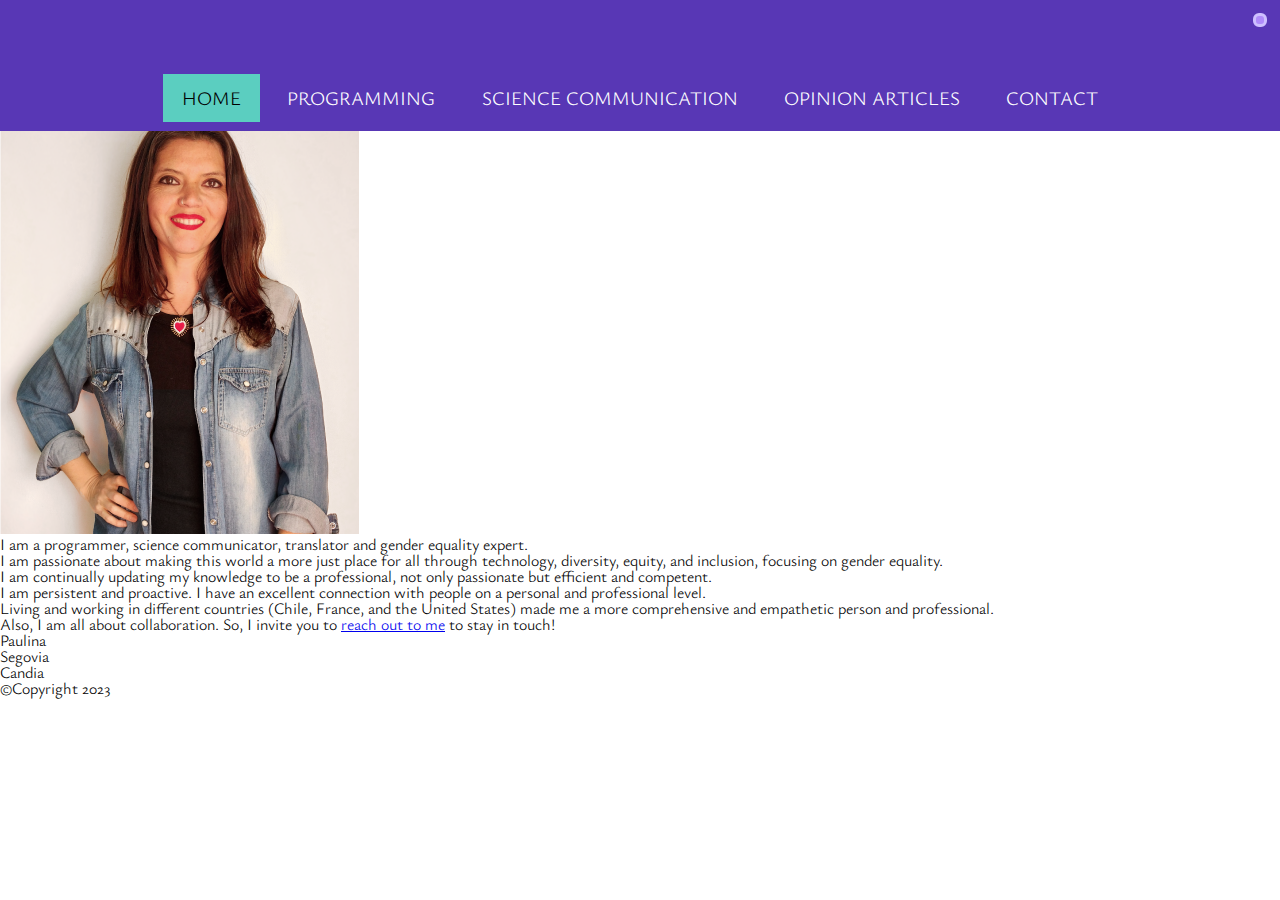
==== home.html @ fafcc86b "first commit" ====
<!DOCTYPE html>
<html lang="en">
<head>
    <meta charset="UTF-8">
    <meta http-equiv="X-UA-Compatible" content="IE=edge">
    <meta name="viewport" content="width=device-width, initial-scale=1.0">
    <title>Paulina Segovia Candia</title>

    <!-- GOOGLE FONTS -->
    <link rel="preconnect" href="https://fonts.googleapis.com">
    <link rel="preconnect" href="https://fonts.gstatic.com" crossorigin>
    <link href="https://fonts.googleapis.com/css2?family=Montserrat:wght@300;400;500;700;800&family=Open+Sans:wght@300;500;700;800&family=Roboto:wght@300;500;700;900&family=Ysabeau:wght@300;500;700;900&display=swap" rel="stylesheet">


    <!-- FONT AWESOME -->
    <link rel="stylesheet" href="https://cdnjs.cloudflare.com/ajax/libs/font-awesome/6.4.0/css/all.min.css" integrity="sha512-iecdLmaskl7CVkqkXNQ/ZH/XLlvWZOJyj7Yy7tcenmpD1ypASozpmT/E0iPtmFIB46ZmdtAc9eNBvH0H/ZpiBw==" crossorigin="anonymous" referrerpolicy="no-referrer" />

    <link rel="stylesheet" href="css/reset.css">
    <link rel="stylesheet" href="css/main.css">
    <script src="scripts/script.js" defer></script>
</head>
<body>

    <header>

        <nav class="topNav">
            <img src="images/logo.png" alt="Logo showing coding icon, microscope, article and microphone">
            <ul class="menu">
                <li> 
                    <a href="home.html" class="active menuItem"> Home </a> </li>
                <li> 
                    <a href="pages/programming.html" class="menuItem">Programming</a>
                </li>
                <li> 
                    <a href="pages/scicomm.html" class="menuItem">Science Communication</a>
                </li>
                <li> 
                    <a href="pages/opinion.html" class="menuItem">Opinion Articles</a>
                </li>
                <li> 
                    <a href="pages/contact.html" class="menuItem">Contact</a> 
                </li>
            </ul>
            <button class="icon">
                <i class="fa-solid fa-bars menuIcon"></i>
                <i class="fa-regular fa-rectangle-xmark closeIcon"></i>
            </button>
        </nav>
    </header>
    <main>
        <article>
            <h1>About me</h1>
            <img src="images/paulinaSegoviaPictureSmall.png" alt="Paulina Segovia Candia portrait">
            <p>I am a programmer, science communicator, translator and gender equality expert. </p>
             <p>I am passionate about making this world a more just place for all through technology, diversity, equity, and inclusion, focusing on gender equality.</p>
            <p> I am continually updating my knowledge to be a professional, not only passionate but efficient and competent.</p>
            <p>I am persistent and proactive. I have an excellent connection with people on a personal and professional level.</p>
            <p>Living and working in different countries (Chile, France, and the United States) made me a more comprehensive and empathetic person and professional.</p>
            <p>Also, I am all about collaboration. So, I invite you to  <a href="pages/contact.html">reach out to me</a> to stay in touch!</p>
                    
        </article>
    </main>
    <footer> 
        <div>
            <p>Paulina</p> 
            <p>Segovia</p>
            <p>Candia</p>
    
            <p>&copy;Copyright 2023 </p>
        </div>
        <img src="" alt="">
    </footer>
    
    
</body>
</html>
---- css/main.css ----
:root {
    /* FONTS */
    --main-font-type: 'Ysabeau', 'Open Sans', 'Roboto';
    --darkest-font: 900;
    --dark-font: 700;
    --normal-font: 300;

    /* COLORS */
    --main-color: #5837b5;
    --sec-main-color: #b08cfa;
    --ter-main-color: #cec0ff;
    --alt-color: #5bcec0;
    --sec-alt-color: #b6efd8;
}

body {
    font-family: var(--main-font-type);
    font-weight: 300;
}


/* HEADER */

header {
    background-color: var(--main-color);
    padding: 1em;
}

h1 {
    /* color: #fff; */
    font-size: 1.8em;
    text-transform: uppercase;
    margin-bottom: .25em;
}

h2 {
    /* color: #fff; */
    font-size: 1.2em;
    text-transform: uppercase;
    line-height: 1.25em;
}

/* NAVIGATION  */

.icon {
    background-color: var(--sec-main-color);
    border-radius: 6px ;
    border: solid 3px var(--ter-main-color);
    position: fixed;
    z-index: 100;
    top: 1em;
    right: 1em;
    padding: 4px;
    cursor: pointer;
}

.menuIcon, .closeIcon {
    font-size: 3em;
    color: #fff;
    
}

.closeIcon {
    display: none;
}

/* header {
    position: fixed;
} */

nav ul {
    text-transform: uppercase;
    position: fixed;
    transform: translateY(-100%);
    transition: transform 0.2s;
    top: 0;
    left: 0;
    right: 0;
    /* bottom: 0; */
    z-index: 99;
    background: var(--main-color);
    color: white;
    list-style: none;
    padding-top: 4rem;
    line-height: 3em;
}

.showMenu {
    transform: translateY(0);
  }

nav a {
 color: #fff;
 text-decoration: none;
 padding: 0 1em;
 margin: .5em 0;
 font-size: 1.2em;
 display: block;
}
nav a:hover {
    background-color: var(--ter-main-color);
    color: black;
}

.active {
    background-color: var(--alt-color);
    color: black;
}


@media only screen and (min-width:800px)  {
    nav ul {
        display: flex;
        flex-direction: row;
        align-items: center;
        justify-content: center;
        gap: .5em; 
        transform: translateY(0);
    }
    
}
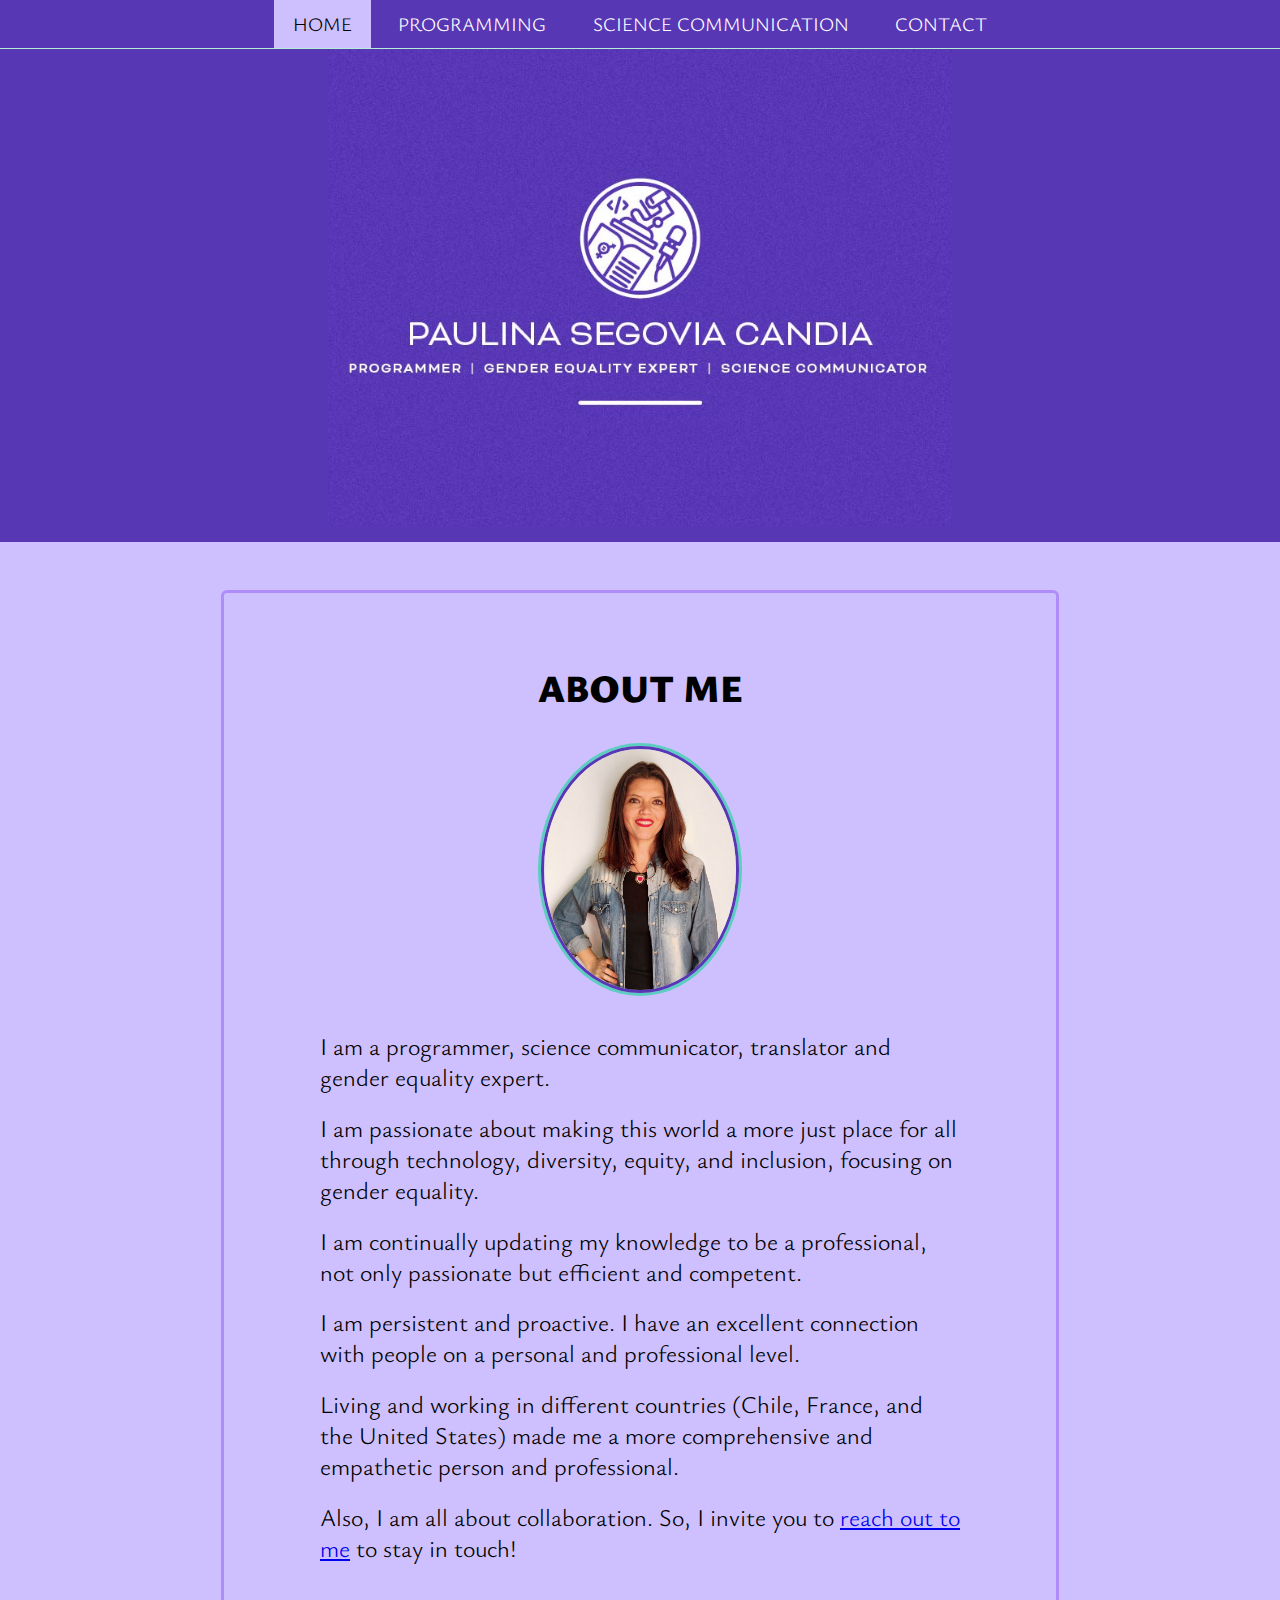
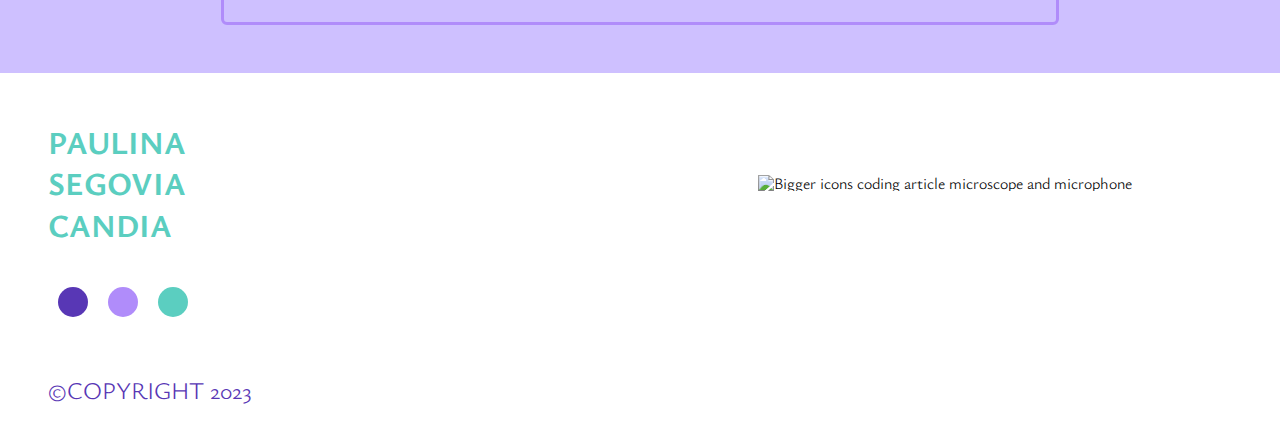
==== commit 2fb5e85a: "Small details in contact.html" ====
--- a/home.html
+++ b/home.html
@@ -16,15 +16,15 @@
     <link rel="stylesheet" href="https://cdnjs.cloudflare.com/ajax/libs/font-awesome/6.4.0/css/all.min.css" integrity="sha512-iecdLmaskl7CVkqkXNQ/ZH/XLlvWZOJyj7Yy7tcenmpD1ypASozpmT/E0iPtmFIB46ZmdtAc9eNBvH0H/ZpiBw==" crossorigin="anonymous" referrerpolicy="no-referrer" />
 
     <link rel="stylesheet" href="css/reset.css">
-    <link rel="stylesheet" href="css/main.css">
+    <link rel="stylesheet" href="css/mainMini.css">
     <script src="scripts/script.js" defer></script>
 </head>
 <body>
 
-    <header>
-
+    <header class="navLogo">
+    
         <nav class="topNav">
-            <img src="images/logo.png" alt="Logo showing coding icon, microscope, article and microphone">
+            <a href="home.html"> <img src="images/logo.png" id="logo" alt="Logo showing coding icon, microscope, article and microphone"></a>
             <ul class="menu">
                 <li> 
                     <a href="home.html" class="active menuItem"> Home </a> </li>
@@ -34,9 +34,9 @@
                 <li> 
                     <a href="pages/scicomm.html" class="menuItem">Science Communication</a>
                 </li>
-                <li> 
+                <!-- <li> 
                     <a href="pages/opinion.html" class="menuItem">Opinion Articles</a>
-                </li>
+                </li> -->
                 <li> 
                     <a href="pages/contact.html" class="menuItem">Contact</a> 
                 </li>
@@ -46,11 +46,14 @@
                 <i class="fa-regular fa-rectangle-xmark closeIcon"></i>
             </button>
         </nav>
+
+        <div class="logoBig"></div>
     </header>
     <main>
         <article>
             <h1>About me</h1>
-            <img src="images/paulinaSegoviaPictureSmall.png" alt="Paulina Segovia Candia portrait">
+            <img src="images/paulinaSegoviaPictureSmall.png" id="portrait"
+            alt="Paulina Segovia Candia portrait">
             <p>I am a programmer, science communicator, translator and gender equality expert. </p>
              <p>I am passionate about making this world a more just place for all through technology, diversity, equity, and inclusion, focusing on gender equality.</p>
             <p> I am continually updating my knowledge to be a professional, not only passionate but efficient and competent.</p>
@@ -61,14 +64,28 @@
         </article>
     </main>
     <footer> 
-        <div>
+        
+        <div class="footerDiv">
+            <section class="fullName">
+            
             <p>Paulina</p> 
             <p>Segovia</p>
             <p>Candia</p>
-    
-            <p>&copy;Copyright 2023 </p>
+            
+            </section>
+
+            <img id="footerIcons"
+            src="images/footerIconsSmall.png" alt="Bigger icons coding article microscope and microphone">
+
         </div>
-        <img src="" alt="">
+
+        <div class="wrapper">
+            <div class="circle c1"></div>
+            <div class="circle c2" ></div>
+            <div class="circle c3"></div>
+        </div>
+
+        <p id="copy">&copy;Copyright 2023 </p>
     </footer>
     
     
--- a/css/mainMini.css
+++ b/css/mainMini.css
@@ -0,0 +1 @@
+:root{--main-font-type:Ysabeau,'Open Sans',Roboto,sans-serif;--darkest-font:900;--dark-font:700;--normal-font:300;--main-color:#5837b5;--sec-main-color:#b08cfa;--ter-main-color:#cec0ff;--alt-color:#5bcec0;--sec-alt-color:#b6efd8}body{font-family:var(--main-font-type);font-weight:300}h1{font-size:2em;text-transform:uppercase;margin:1em;font-weight:var(--darkest-font)}h2{color:var(--main-color);font-weight:var(--dark-font);font-size:1.2em;text-transform:uppercase;line-height:1.5em;text-align:center;margin-bottom:1em}p{font-size:1.25em;line-height:1.3em;margin-bottom:.8em;text-align:left}img{max-width:100%;width:100%}header{background-color:var(--main-color);padding:1em}#logo{width:80%}.icon{background-color:var(--main-color);border-radius:6px;border:solid 3px var(--ter-main-color);position:absolute;z-index:100;top:1.5em;right:2em;padding:4px;cursor:pointer}.menuIcon,.closeIcon{font-size:3em;color:#fff}.closeIcon{display:none}nav ul{text-transform:uppercase;position:fixed;transform:translateY(-100%);transition:transform .2s;top:0;left:0;right:0;z-index:99;background:var(--main-color);color:#fff;list-style:none;padding-top:5.5rem;line-height:3em}.showMenu{transform:translateY(0)}nav a{color:#fff;text-decoration:none;padding:0 1em;margin:.5em 0;font-size:1.2em;display:block}nav a:hover{background-color:var(--sec-alt-color);color:#000}.active{background-color:var(--ter-main-color);color:#000}main{background-color:var(--ter-main-color);padding:3em 0}article{border:solid 3px var(--sec-main-color);border-radius:6px;margin:auto;padding:2em;max-width:70%;align-items:center;justify-content:center;display:flex;flex-direction:column}#portrait{width:40%;border:solid 3px var(--main-color);border-radius:50%;box-shadow:0 0 0 3px var(--alt-color);margin-bottom:2em}#nervetoolImg{border:solid 1px var(--main-color);border-radius:6px;margin-top:2em}button{border-radius:6px;background-color:var(--main-color);margin-top:2em}#nerveBtn,.goToCM a{color:#fff;text-decoration:none;padding:1em;font-size:1.3em;display:block}#nerveBtn:hover,.goToCM a:hover{background-color:var(--sec-main-color);border:solid 2px var(--main-color);color:#000}.cmArticle{padding:1.5em 2.6em 2.5em}.carousel{width:100%;height:500px;margin:0 auto;position:relative}.carouselItems img{width:85%}.carouselContainer{background-color:#fff;border-radius:6px;height:100%;position:relative;overflow:hidden}.carouselItems{list-style-type:none;height:100%;position:relative;transition:transform .25s ease-in}li.carouselSlide{position:absolute;top:0;bottom:0;max-width:90%;width:100%;display:flex;flex-direction:column;align-items:center;padding:1.5rem}.carouselBtn{background-color:transparent;border:none;color:var(--main-color);font-size:2rem;position:absolute;top:50%;transform:translateY(-50%);cursor:pointer}.carouselBtn.leftBtn{left:-45px;z-index:10}.carouselBtn.rightBtn{right:-45px}.carouselNav{display:flex;justify-content:center;padding:.5rem 0;position:relative;bottom:0}.carouselIndicator{background-color:var(--main-color);border:0;border-radius:50%;width:15px;height:15px;margin:0 10px;cursor:pointer}.carouselIndicator.currentSlide{background-color:var(--sec-main-color)}.isHidden{display:none}.contact{text-align:left;font-size:1.25em;line-height:1.3em;margin-bottom:.8em}#signUpForm,.socialMedia{width:70%;text-align:left;margin:1em;padding:2em;border:solid 2px var(--main-color);border-radius:6px}label{font-size:1em;padding-bottom:.3em;color:var(--main-color);display:block}label i{margin-right:.25em}input,textarea{border-radius:6px;padding:6px;border:solid 1px var(--sec-alt-color);width:100%;margin-bottom:1em}#sendBtn{color:#fff;text-decoration:none;padding:1em;font-size:1em;display:block;cursor:pointer}.socialMedia ul{display:flex;flex-direction:row;gap:1em;align-items:center;justify-content:space-around}.socialMedia i{font-size:3em}.socialMedia a:hover{color:var(--alt-color)}footer{padding:3em 3em 1em}.footerDiv{display:flex;gap:2em;align-items:center;justify-content:space-between}.fullName{color:var(--alt-color);font-weight:var(--dark-font);text-transform:uppercase;font-size:1.3em}#copy{font-weight:var(--normal-font);text-transform:uppercase;font-size:1em;color:var(--main-color);margin-top:2em}.fullName p{margin-bottom:0}#footerIcons{width:60%}.wrapper{display:flex;margin:2em auto}.circle{border-radius:50%;width:20px;height:20px;margin:10px;transition:margin 2s}.wrapper:hover .circle{margin-left:150px}.c1{background-color:var(--main-color);transition-timing-function:linear}.c2{background-color:var(--sec-main-color)}.c3{background-color:var(--alt-color)}@media only screen and (min-width:800px){button.icon{display:none}nav ul{display:flex;flex-direction:row;align-items:center;justify-content:center;gap:.5em;transform:translateY(0);padding:0;border-bottom:solid 1px var(--sec-alt-color)}nav ul li a{margin:0}#logo{display:none}div.logoBig{height:500px;margin:auto;max-width:50%;background-image:url(../images/logoBig2.jpg);background-repeat:no-repeat;background-position:center;background-size:cover;background-color:var(--main-color)}article{font-size:1.2em;padding:2em 5em;max-width:50%}#portrait{width:30%}#nerveBtn{padding:1.5em 5em;font-size:1.5em;display:block}.cmArticle{padding:1.5em 2.8em 2.8em}.carousel{width:80%}.carouselBtn{font-size:2.5rem}.carouselItems img{width:80%}.fullName{font-size:1.6em}#copy{font-size:1.5em}.circle{border-radius:50%;width:30px;height:30px;margin:10px;transition:margin 2s}.wrapper:hover .circle{margin-left:250px}#footerIcons{width:40%}}@media only screen and (min-width:1000px){.carousel{height:600px}.smGrid{display:grid;gap:1.5em}#signUpForm{grid-column:1 / 3;margin:auto;width:60%}#smPS{grid-column:1/2}#smCM{grid-column:2/3}}@media only screen and (min-width:1456px){.carousel{height:650px}}@media only screen and (min-width:1621px){.carousel{height:700px}}@media only screen and (min-width:1800px){.carousel{height:750px}}